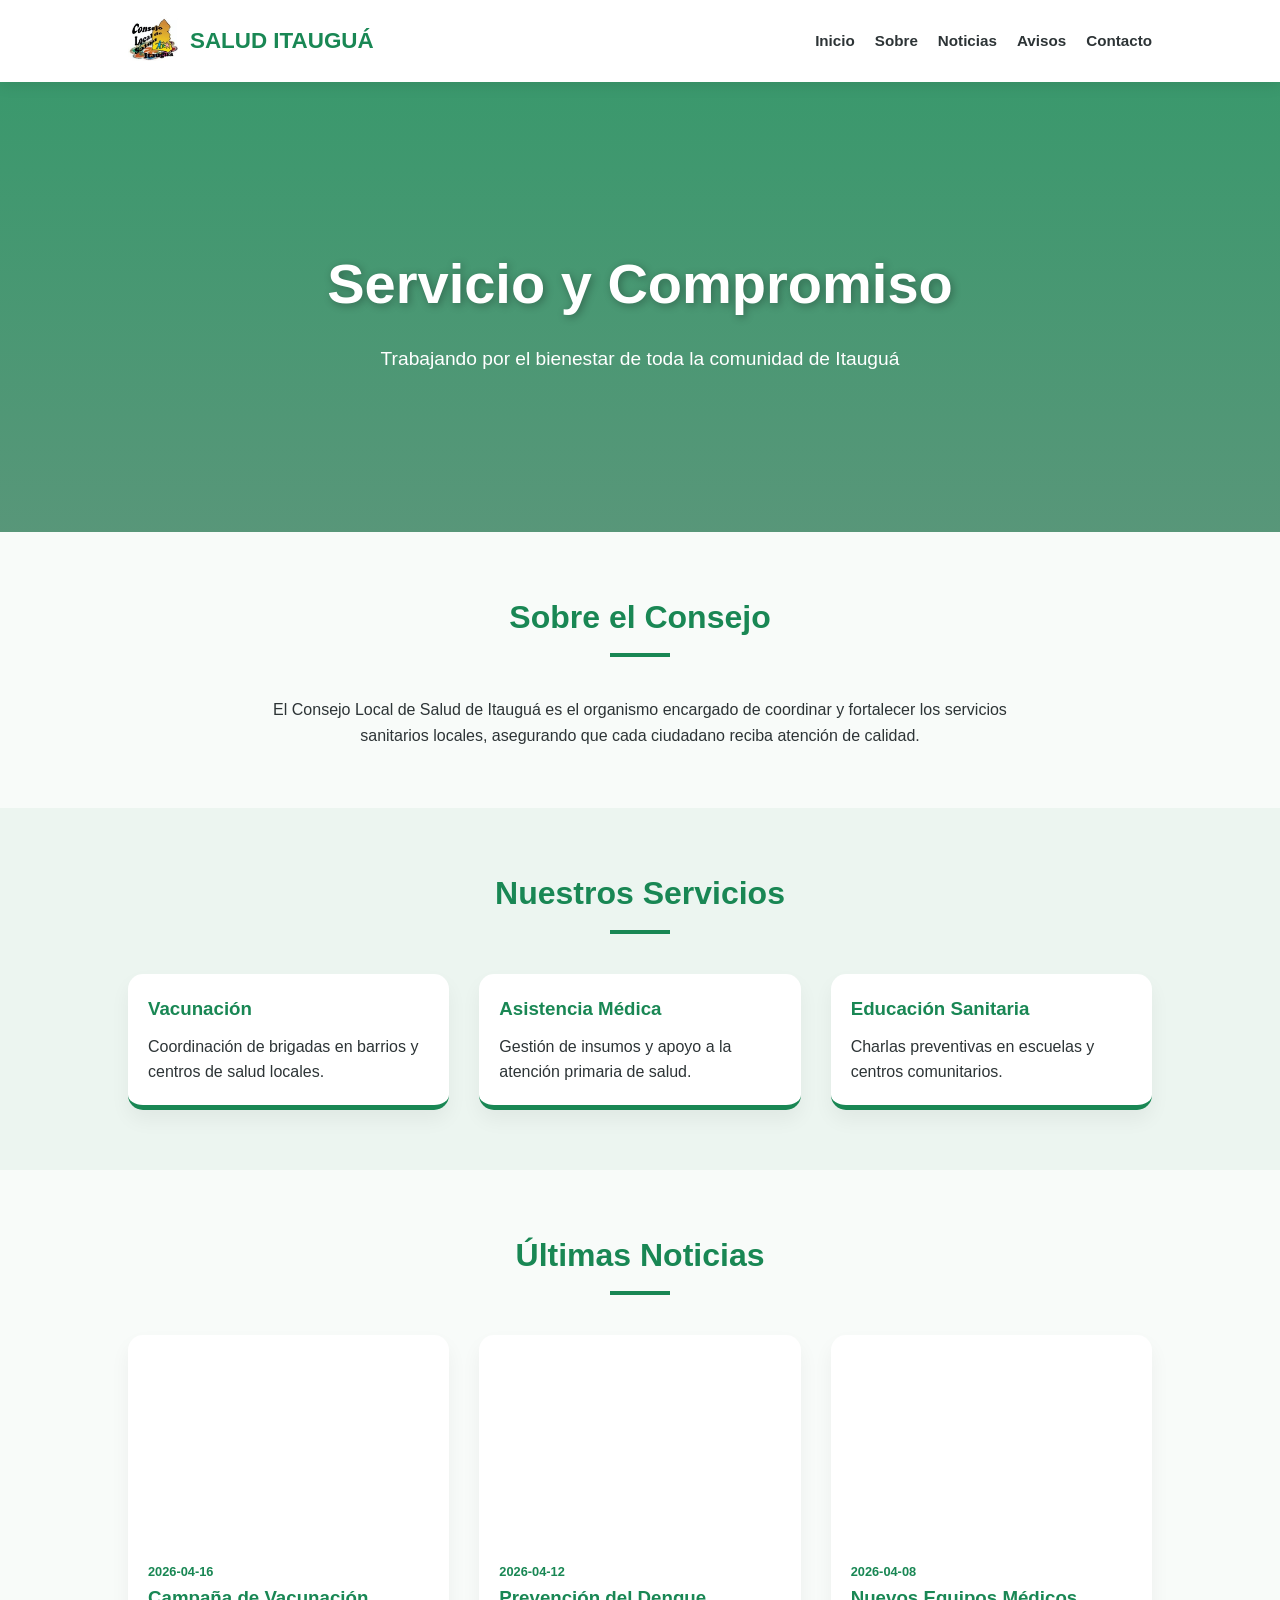
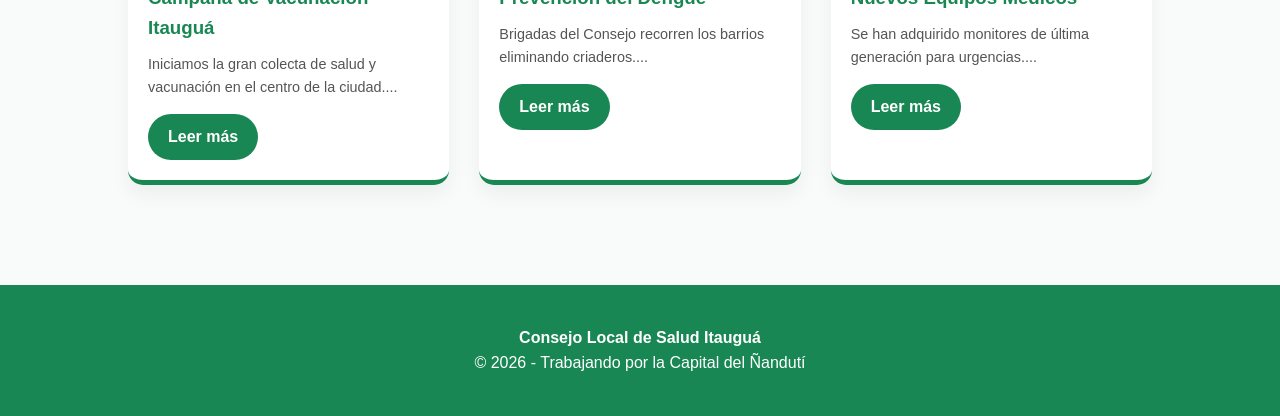
==== index.html @ cd04bed3 "Add files via upload" ====
<!DOCTYPE html>
<html lang="es">
<head>
  <meta charset="UTF-8">
  <meta name="viewport" content="width=device-width, initial-scale=1.0">
  <title>Consejo Local de Salud Itauguá</title>
  <link rel="stylesheet" href="css/styles.css">
</head>
<body>

<header>
  <nav class="navbar">
    <div class="logo-area">
      <img src="img/logo.png" alt="Logo Salud" class="logo-img">
      <h1>Salud Itauguá</h1>
    </div>
    <ul>
      <li><a href="index.html">Inicio</a></li>
      <li><a href="sobre.html">Sobre</a></li>
      <li><a href="noticias.html">Noticias</a></li>
      <li><a href="avisos.html">Avisos</a></li>
      <li><a href="contacto.html">Contacto</a></li>
    </ul>
  </nav>
</header>

<section class="hero">
  <h2>Servicio y Compromiso</h2>
  <p>Trabajando por el bienestar de toda la comunidad de Itauguá</p>
</section>

<section>
  <h2 class="section-title">Sobre el Consejo</h2>
  <div style="max-width: 800px; margin: 0 auto; text-align: center;">
    <p>
      El Consejo Local de Salud de Itauguá es el organismo encargado de coordinar y fortalecer los servicios sanitarios locales, asegurando que cada ciudadano reciba atención de calidad.
    </p>
  </div>
</section>

<section style="background: rgba(25, 135, 84, 0.05);">
  <h2 class="section-title">Nuestros Servicios</h2>
  <div class="grid">
    <div class="card">
      <div class="card-body">
        <h3>Vacunación</h3>
        <p>Coordinación de brigadas en barrios y centros de salud locales.</p>
      </div>
    </div>
    <div class="card">
      <div class="card-body">
        <h3>Asistencia Médica</h3>
        <p>Gestión de insumos y apoyo a la atención primaria de salud.</p>
      </div>
    </div>
    <div class="card">
      <div class="card-body">
        <h3>Educación Sanitaria</h3>
        <p>Charlas preventivas en escuelas y centros comunitarios.</p>
      </div>
    </div>
  </div>
</section>

<section>
  <h2 class="section-title">Últimas Noticias</h2>
  <div id="contenedor-noticias" class="grid"></div>
</section>

<footer>
  <p><strong>Consejo Local de Salud Itauguá</strong></p>
  <p>© 2026 - Trabajando por la Capital del Ñandutí</p>
</footer>

<script src="js/noticias.js"></script>
</body>
</html>
---- css/styles.css ----
:root {
  --verde-medico: #198754;
  --verde-oscuro: #146c43;
  --blanco-puro: #ffffff;
  --gris-claro: #f8fbf9;
  --texto-oscuro: #2d3436;
}

* {
  margin: 0;
  padding: 0;
  box-sizing: border-box;
  font-family: 'Segoe UI', Tahoma, Geneva, Verdana, sans-serif;
}

body {
  background-color: var(--gris-claro);
  /* Sutil patrón de fondo inspirado en tramas de tejido */
  background-image: radial-gradient(var(--verde-medico) 0.5px, transparent 0.5px);
  background-size: 30px 30px;
  background-attachment: fixed;
  color: var(--texto-oscuro);
  line-height: 1.6;
}

/* NAVBAR */
.navbar {
  background: var(--blanco-puro);
  padding: 1rem 10%;
  display: flex;
  justify-content: space-between;
  align-items: center;
  box-shadow: 0 2px 15px rgba(0,0,0,0.1);
  position: sticky;
  top: 0;
  z-index: 1000;
}

.logo-area {
  display: flex;
  align-items: center;
  gap: 12px;
}

.logo-img {
  height: 50px;
  width: auto;
}

.navbar h1 {
  font-size: 1.4rem;
  color: var(--verde-medico);
  font-weight: 700;
  text-transform: uppercase;
}

.navbar ul {
  display: flex;
  list-style: none;
  gap: 20px;
}

.navbar a {
  text-decoration: none;
  color: var(--texto-oscuro);
  font-weight: 600;
  font-size: 0.95rem;
  transition: 0.3s;
}

.navbar a:hover {
  color: var(--verde-medico);
}

/* HERO SECTION */
.hero {
  background: linear-gradient(rgba(25, 135, 84, 0.85), rgba(20, 108, 67, 0.7)), 
              url('https://images.unsplash.com/photo-1519494026892-80bbd2d6fd0d?auto=format&fit=crop&w=1200');
  background-size: cover;
  background-position: center;
  height: 450px;
  display: flex;
  flex-direction: column;
  justify-content: center;
  align-items: center;
  color: white;
  text-align: center;
  padding: 20px;
}

.hero h2 {
  font-size: 3.5rem;
  margin-bottom: 15px;
  text-shadow: 2px 2px 8px rgba(0,0,0,0.3);
}

.hero p {
  font-size: 1.2rem;
  max-width: 600px;
}

/* SECCIONES */
section {
  padding: 60px 10%;
}

h2.section-title {
  text-align: center;
  color: var(--verde-medico);
  margin-bottom: 40px;
  font-size: 2rem;
  position: relative;
}

h2.section-title::after {
  content: '';
  display: block;
  width: 60px;
  height: 4px;
  background: var(--verde-medico);
  margin: 10px auto;
}

/* GRID Y CARDS */
.grid {
  display: grid;
  grid-template-columns: repeat(auto-fit, minmax(300px, 1fr));
  gap: 30px;
}

.card {
  background: white;
  border-radius: 15px;
  overflow: hidden;
  box-shadow: 0 10px 20px rgba(0,0,0,0.05);
  transition: transform 0.3s ease;
  border-bottom: 5px solid var(--verde-medico);
}

.card:hover {
  transform: translateY(-10px);
}

.card img {
  width: 100%;
  height: 200px;
  object-fit: cover;
}

.card-body {
  padding: 20px;
}

.card h3 {
  color: var(--verde-medico);
  margin-bottom: 10px;
}

.card a {
  display: inline-block;
  margin-top: 15px;
  background: var(--verde-medico);
  color: white;
  padding: 10px 20px;
  border-radius: 25px;
  text-decoration: none;
  font-weight: bold;
  transition: 0.3s;
}

.card a:hover {
  background: var(--verde-oscuro);
}

/* FOOTER */
footer {
  background: var(--verde-medico);
  color: white;
  text-align: center;
  padding: 40px 10%;
  margin-top: 40px;
}
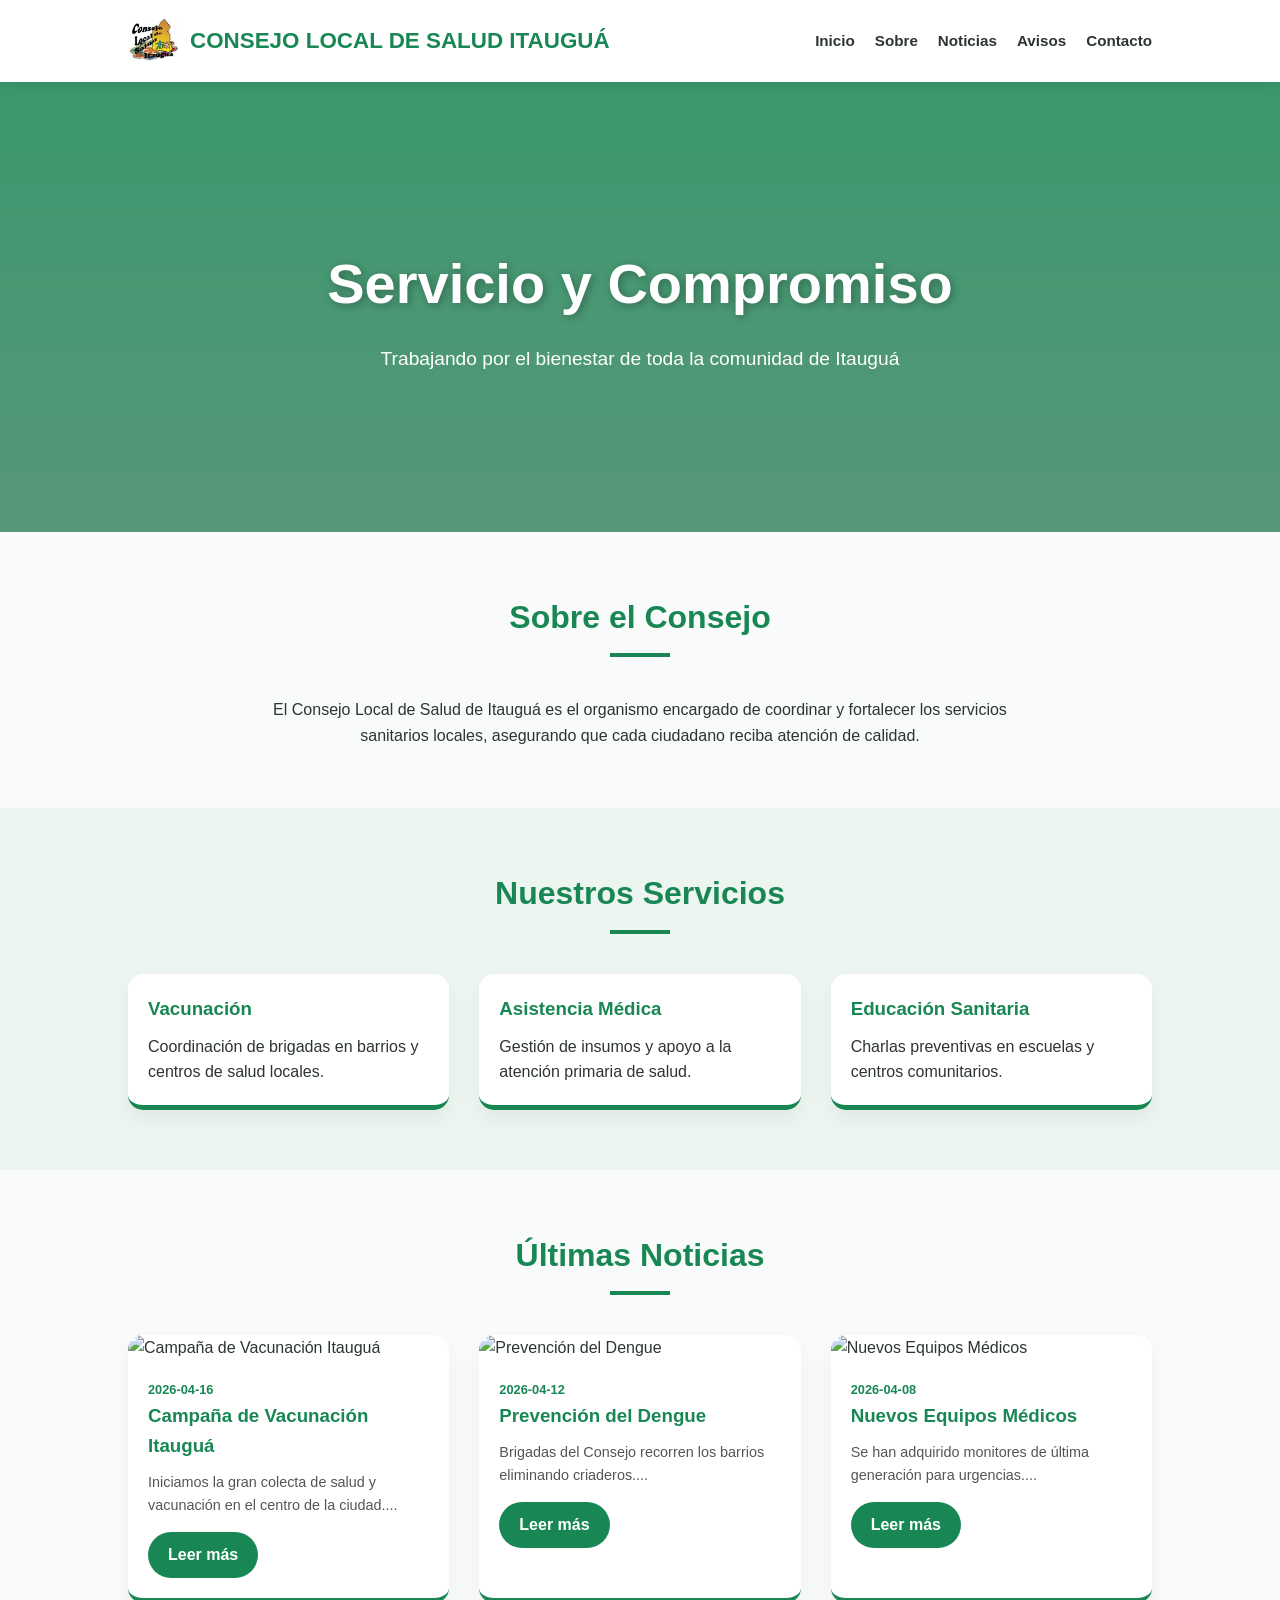
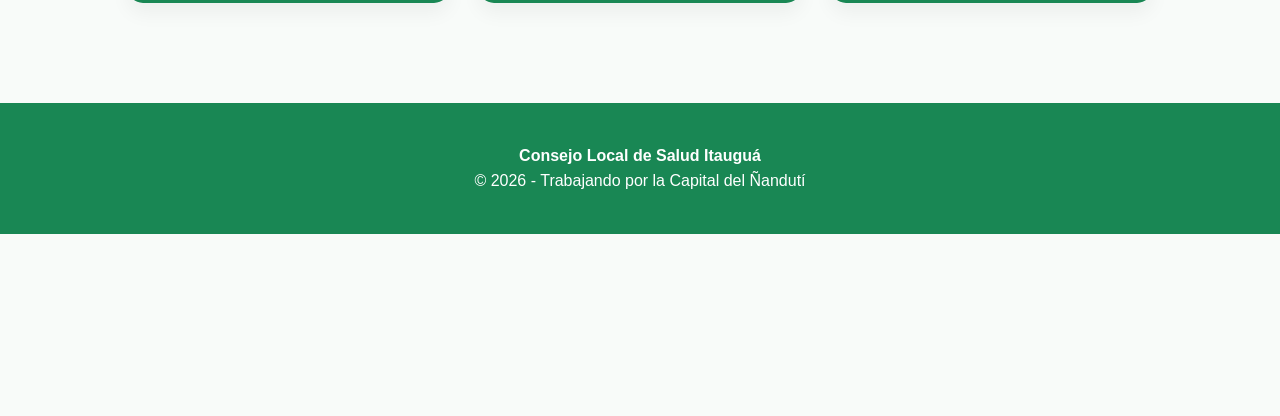
==== commit a5fd710b: "Add files via upload" ====
--- a/index.html
+++ b/index.html
@@ -12,7 +12,7 @@
   <nav class="navbar">
     <div class="logo-area">
       <img src="img/logo.png" alt="Logo Salud" class="logo-img">
-      <h1>Salud Itauguá</h1>
+      <h1>Consejo Local de Salud Itauguá</h1>
     </div>
     <ul>
       <li><a href="index.html">Inicio</a></li>
--- a/css/styles.css
+++ b/css/styles.css
@@ -179,4 +179,49 @@
   text-align: center;
   padding: 40px 10%;
   margin-top: 40px;
+}
+
+/* --- AJUSTES PARA CELULAR --- */
+@media (max-width: 768px) {
+  .navbar {
+    flex-direction: column; /* Pone el título arriba y el menú abajo */
+    padding: 15px 10px;
+    height: auto; /* Permite que la barra crezca si hay muchos links */
+  }
+
+  .navbar h1 {
+    margin-bottom: 10px;
+    font-size: 1.5rem;
+  }
+
+  .navbar ul {
+    flex-direction: column; /* Los links se ponen uno debajo de otro */
+    gap: 12px;
+    width: 100%;
+    text-align: center;
+    padding: 10px 0;
+    border-top: 1px solid rgba(255,255,255,0.2); /* Una línea sutil divisoria */
+  }
+
+  .navbar li {
+    width: 100%;
+  }
+
+  .navbar a {
+    display: block;
+    padding: 8px;
+    font-size: 1.1rem; /* Más fácil de tocar con el dedo */
+  }
+
+  /* Ajustamos el Hero para que el texto no se vea gigante */
+  .hero h2 {
+    font-size: 1.8rem;
+    padding: 0 10px;
+  }
+
+  /* Las tarjetas ahora ocuparán casi todo el ancho */
+  .grid {
+    grid-template-columns: 1fr; 
+    padding: 10px;
+  }
 }
